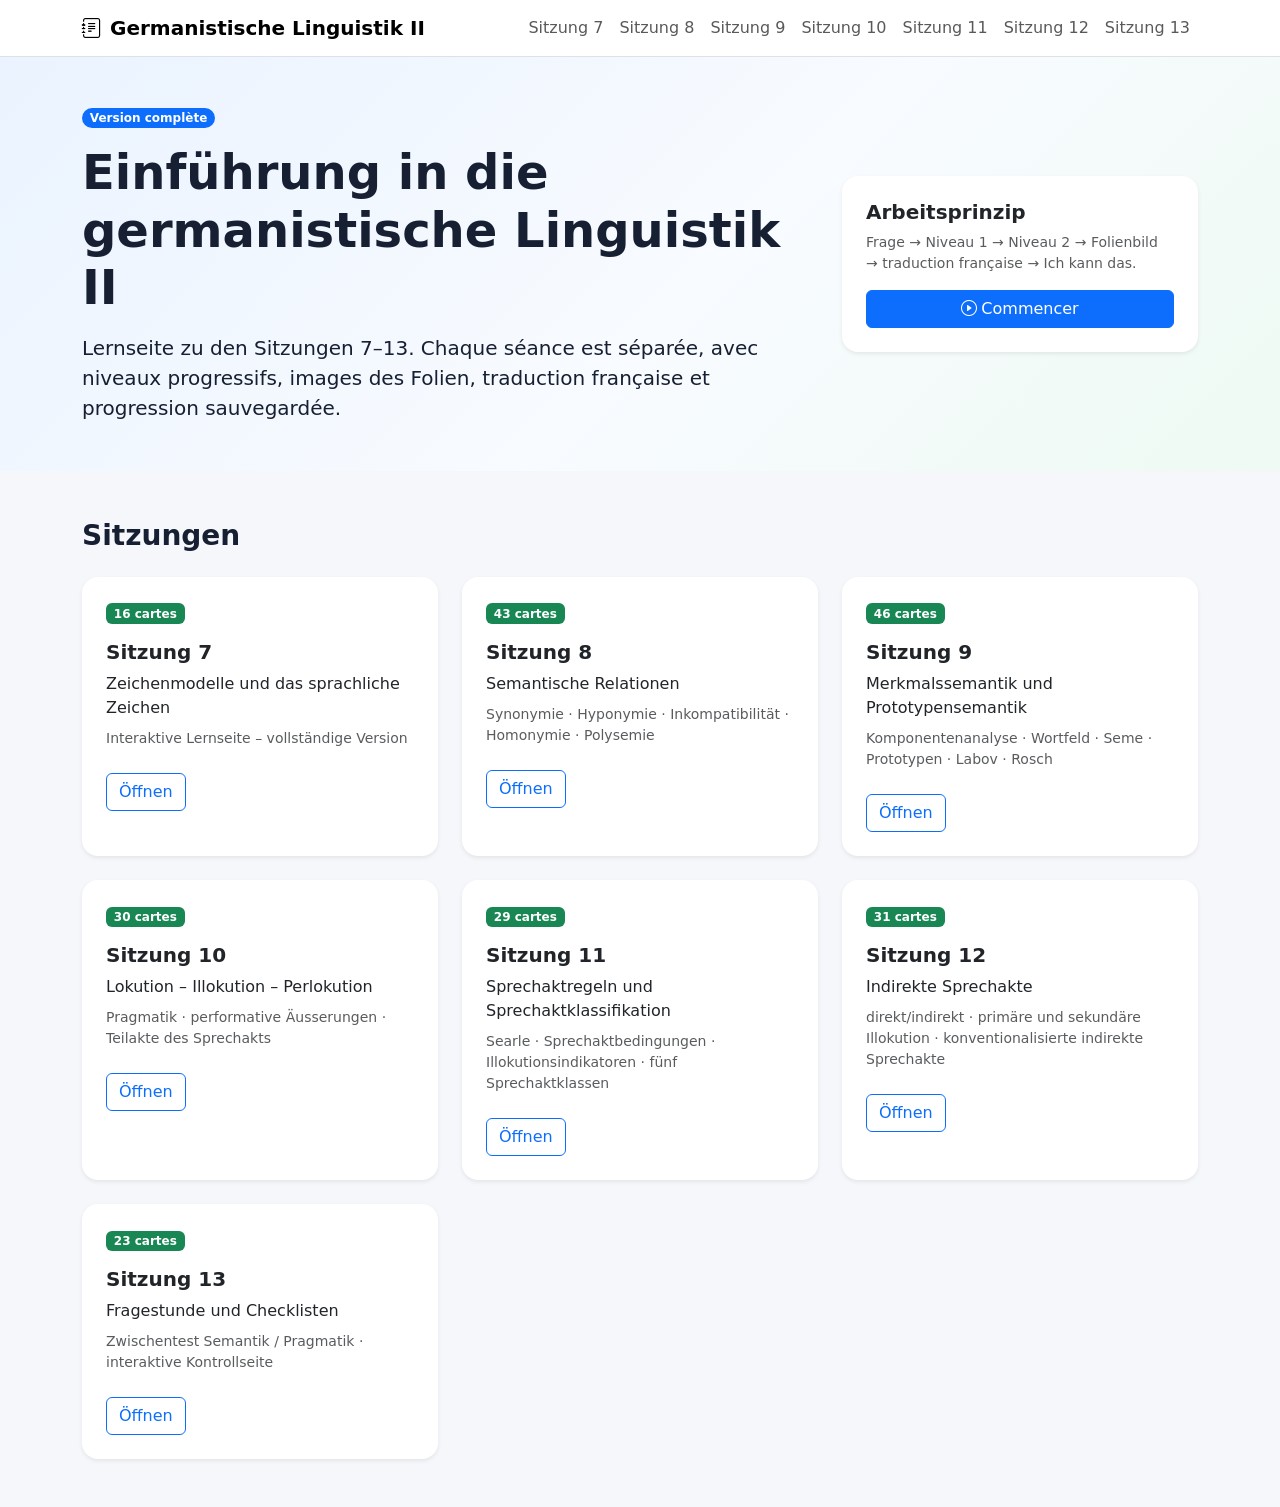
==== index.html @ 60686733 "website" ====
<!doctype html><html lang="de"><head><meta charset="utf-8"><meta name="viewport" content="width=device-width, initial-scale=1"><title>Einführung in die germanistische Linguistik II – Lernseite</title><link href="https://cdn.jsdelivr.net/npm/bootstrap@5.3.3/dist/css/bootstrap.min.css" rel="stylesheet"><link href="https://cdn.jsdelivr.net/npm/bootstrap-icons@1.11.3/font/bootstrap-icons.css" rel="stylesheet"><link href="css/style.css" rel="stylesheet"></head><body><nav class="navbar navbar-expand-lg navbar-light bg-white border-bottom sticky-top"><div class="container"><a class="navbar-brand fw-bold" href="index.html"><i class="bi bi-journal-text me-2"></i>Germanistische Linguistik II</a><button class="navbar-toggler" type="button" data-bs-toggle="collapse" data-bs-target="#nav"><span class="navbar-toggler-icon"></span></button><div class="collapse navbar-collapse" id="nav"><ul class="navbar-nav ms-auto"><li class="nav-item"><a class="nav-link" href="sitzung7.html">Sitzung 7</a></li><li class="nav-item"><a class="nav-link" href="sitzung8.html">Sitzung 8</a></li><li class="nav-item"><a class="nav-link" href="sitzung9.html">Sitzung 9</a></li><li class="nav-item"><a class="nav-link" href="sitzung10.html">Sitzung 10</a></li><li class="nav-item"><a class="nav-link" href="sitzung11.html">Sitzung 11</a></li><li class="nav-item"><a class="nav-link" href="sitzung12.html">Sitzung 12</a></li><li class="nav-item"><a class="nav-link" href="sitzung13.html">Sitzung 13</a></li></ul></div></div></nav><header class="hero"><div class="container py-5"><div class="row align-items-center g-4"><div class="col-lg-8"><span class="badge rounded-pill text-bg-primary mb-3">Version complète</span><h1 class="display-5 fw-bold mb-3">Einführung in die germanistische Linguistik II</h1><p class="lead mb-0">Lernseite zu den Sitzungen 7–13. Chaque séance est séparée, avec niveaux progressifs, images des Folien, traduction française et progression sauvegardée.</p></div><div class="col-lg-4"><div class="card shadow-sm border-0 rounded-4"><div class="card-body p-4"><h2 class="h5 fw-bold">Arbeitsprinzip</h2><p class="small text-muted mb-3">Frage → Niveau 1 → Niveau 2 → Folienbild → traduction française → Ich kann das.</p><a href="sitzung7.html" class="btn btn-primary w-100"><i class="bi bi-play-circle me-1"></i>Commencer</a></div></div></div></div></div></header><main class="container py-5"><h2 class="h3 fw-bold mb-4">Sitzungen</h2><div class="row g-4"><div class="col-md-6 col-xl-4"><div class="card h-100 rounded-4 shadow-sm border-0 session-card active-session"><div class="card-body p-4"><span class="badge text-bg-success mb-3">16 cartes</span><h3 class="h5 fw-bold">Sitzung 7</h3><p class="mb-2">Zeichenmodelle und das sprachliche Zeichen</p><div class="small text-muted mb-4">Interaktive Lernseite – vollständige Version</div><a href="sitzung7.html" class="btn btn-outline-primary">Öffnen</a></div></div></div><div class="col-md-6 col-xl-4"><div class="card h-100 rounded-4 shadow-sm border-0 session-card active-session"><div class="card-body p-4"><span class="badge text-bg-success mb-3">43 cartes</span><h3 class="h5 fw-bold">Sitzung 8</h3><p class="mb-2">Semantische Relationen</p><div class="small text-muted mb-4">Synonymie · Hyponymie · Inkompatibilität · Homonymie · Polysemie</div><a href="sitzung8.html" class="btn btn-outline-primary">Öffnen</a></div></div></div><div class="col-md-6 col-xl-4"><div class="card h-100 rounded-4 shadow-sm border-0 session-card active-session"><div class="card-body p-4"><span class="badge text-bg-success mb-3">46 cartes</span><h3 class="h5 fw-bold">Sitzung 9</h3><p class="mb-2">Merkmalssemantik und Prototypensemantik</p><div class="small text-muted mb-4">Komponentenanalyse · Wortfeld · Seme · Prototypen · Labov · Rosch</div><a href="sitzung9.html" class="btn btn-outline-primary">Öffnen</a></div></div></div><div class="col-md-6 col-xl-4"><div class="card h-100 rounded-4 shadow-sm border-0 session-card active-session"><div class="card-body p-4"><span class="badge text-bg-success mb-3">30 cartes</span><h3 class="h5 fw-bold">Sitzung 10</h3><p class="mb-2">Lokution – Illokution – Perlokution</p><div class="small text-muted mb-4">Pragmatik · performative Äusserungen · Teilakte des Sprechakts</div><a href="sitzung10.html" class="btn btn-outline-primary">Öffnen</a></div></div></div><div class="col-md-6 col-xl-4"><div class="card h-100 rounded-4 shadow-sm border-0 session-card active-session"><div class="card-body p-4"><span class="badge text-bg-success mb-3">29 cartes</span><h3 class="h5 fw-bold">Sitzung 11</h3><p class="mb-2">Sprechaktregeln und Sprechaktklassifikation</p><div class="small text-muted mb-4">Searle · Sprechaktbedingungen · Illokutionsindikatoren · fünf Sprechaktklassen</div><a href="sitzung11.html" class="btn btn-outline-primary">Öffnen</a></div></div></div><div class="col-md-6 col-xl-4"><div class="card h-100 rounded-4 shadow-sm border-0 session-card active-session"><div class="card-body p-4"><span class="badge text-bg-success mb-3">31 cartes</span><h3 class="h5 fw-bold">Sitzung 12</h3><p class="mb-2">Indirekte Sprechakte</p><div class="small text-muted mb-4">direkt/indirekt · primäre und sekundäre Illokution · konventionalisierte indirekte Sprechakte</div><a href="sitzung12.html" class="btn btn-outline-primary">Öffnen</a></div></div></div><div class="col-md-6 col-xl-4"><div class="card h-100 rounded-4 shadow-sm border-0 session-card active-session"><div class="card-body p-4"><span class="badge text-bg-success mb-3">23 cartes</span><h3 class="h5 fw-bold">Sitzung 13</h3><p class="mb-2">Fragestunde und Checklisten</p><div class="small text-muted mb-4">Zwischentest Semantik / Pragmatik · interaktive Kontrollseite</div><a href="sitzung13.html" class="btn btn-outline-primary">Öffnen</a></div></div></div></div></main><script src="https://cdn.jsdelivr.net/npm/bootstrap@5.3.3/dist/js/bootstrap.bundle.min.js"></script></body></html>
---- css/style.css ----
:root{
  --soft-bg:#f5f7fb;
  --soft-blue:#eef5ff;
  --soft-green:#eefaf3;
  --soft-yellow:#fff8df;
  --ink:#172033;
  --muted:#667085;
  --border:#e5e8ef;
}
html{scroll-behavior:smooth;}
body{background:var(--soft-bg); color:var(--ink);}
.navbar{backdrop-filter: blur(12px);}
.hero{background:linear-gradient(135deg,#eaf3ff 0%,#f8fbff 55%,#eefaf3 100%);}
.session-hero{background:linear-gradient(135deg,#eaf3ff 0%,#fff 55%,#f3fff7 100%);}
.card{border:1px solid var(--border);}
.session-card{transition:transform .2s ease, box-shadow .2s ease;}
.session-card:hover{transform:translateY(-3px); box-shadow:0 1rem 2rem rgba(16,24,40,.08)!important;}
.muted-session{opacity:.78;}
.learning-card{overflow:hidden; margin-bottom:1.25rem; scroll-margin-top:6rem;}
.card-number{width:2.25rem;height:2.25rem;border-radius:999px;background:var(--soft-blue);display:inline-flex;align-items:center;justify-content:center;font-weight:700;color:#0d6efd;}
.question-box{background:#fff;border:1px solid var(--border);border-radius:1rem;padding:1rem;}
.level-box{border-radius:1rem;padding:1rem;margin-top:1rem;border:1px solid var(--border);}
.level-1{background:var(--soft-blue);}
.level-2{background:var(--soft-green);}
.level-examples{background:var(--soft-yellow);}
.level-slides{background:#fff;}
.level-title{font-size:.92rem;text-transform:uppercase;letter-spacing:.04em;color:var(--muted);font-weight:800;margin-bottom:.75rem;}
.content-list{margin-bottom:0;}
.content-list li{margin-bottom:.35rem;}
.badge-check{background:#f2f4f7;color:#344054;border:1px solid #eaecf0;}
.badge-prep{background:#ecfdf3;color:#027a48;border:1px solid #abefc6;}
.badge-slide{background:#eff8ff;color:#175cd3;border:1px solid #b2ddff;}
.action-row .btn{border-radius:999px;}
.flash-grid{display:grid;grid-template-columns:repeat(auto-fit,minmax(220px,1fr));gap:.75rem;}
.flash-card{background:#fff;border:1px solid var(--border);border-radius:1rem;padding:.85rem;min-height:105px;}
.flash-card .term{font-weight:800;}
.flash-card .definition{color:var(--muted);font-size:.95rem;display:none;margin-top:.5rem;}
.flash-card.revealed .definition{display:block;}
.flash-card .answer-term{display:none;font-weight:800;margin-top:.5rem;}
.flash-card.revealed .answer-term{display:block;}
.slide-grid{display:grid;grid-template-columns:repeat(auto-fit,minmax(260px,1fr));gap:1rem;}
.slide-img{width:100%;height:auto;border-radius:.75rem;border:1px solid var(--border);background:#fff;box-shadow:0 .5rem 1.5rem rgba(16,24,40,.08);}
.toc-list a,.offcanvas .list-group-item{border:0;border-radius:.75rem;margin-bottom:.2rem;color:#344054;text-decoration:none;}
.toc-list a:hover,.offcanvas .list-group-item:hover{background:#f2f4f7;color:#0d6efd;}
.sticky-xl-top{z-index:1;}
.toolbar{position:relative;z-index:2;}
.check-toggle{cursor:pointer;}
.form-check-input:checked{background-color:#198754;border-color:#198754;}
.small-muted{font-size:.86rem;color:var(--muted);}
.source-line{border-top:1px solid var(--border);font-size:.82rem;color:var(--muted);}
@media (max-width: 768px){
  .display-6{font-size:2rem;}
  .question-box{padding:.85rem;}
  .action-row .btn{width:100%;}
  .toolbar .btn{width:100%;}
}

/* Corrections prototype v2 */
.info-card{background:linear-gradient(135deg,#ffffff 0%,#f8fbff 100%);}
.meta-grid{display:grid;grid-template-columns:repeat(auto-fit,minmax(180px,1fr));gap:.5rem;font-size:.86rem;color:#344054;}
.meta-grid>div{background:#f8fafc;border:1px solid var(--border);border-radius:.75rem;padding:.55rem .7rem;}
.meta-label{display:block;font-size:.72rem;text-transform:uppercase;letter-spacing:.04em;font-weight:800;color:var(--muted);margin-bottom:.15rem;}
#frenchText{white-space:pre-line;line-height:1.55;}
.modal-body{max-height:70vh;overflow:auto;}
.slide-img{aspect-ratio: 16 / 9; object-fit: contain;}

/* Complete version additions */
.learning-card .h4{font-size:1.15rem;}
.content-list li{word-break:normal;}
.slide-grid{grid-template-columns:repeat(auto-fit,minmax(320px,1fr));}
@media (min-width: 1200px){.slide-grid{grid-template-columns:repeat(auto-fit,minmax(420px,1fr));}}
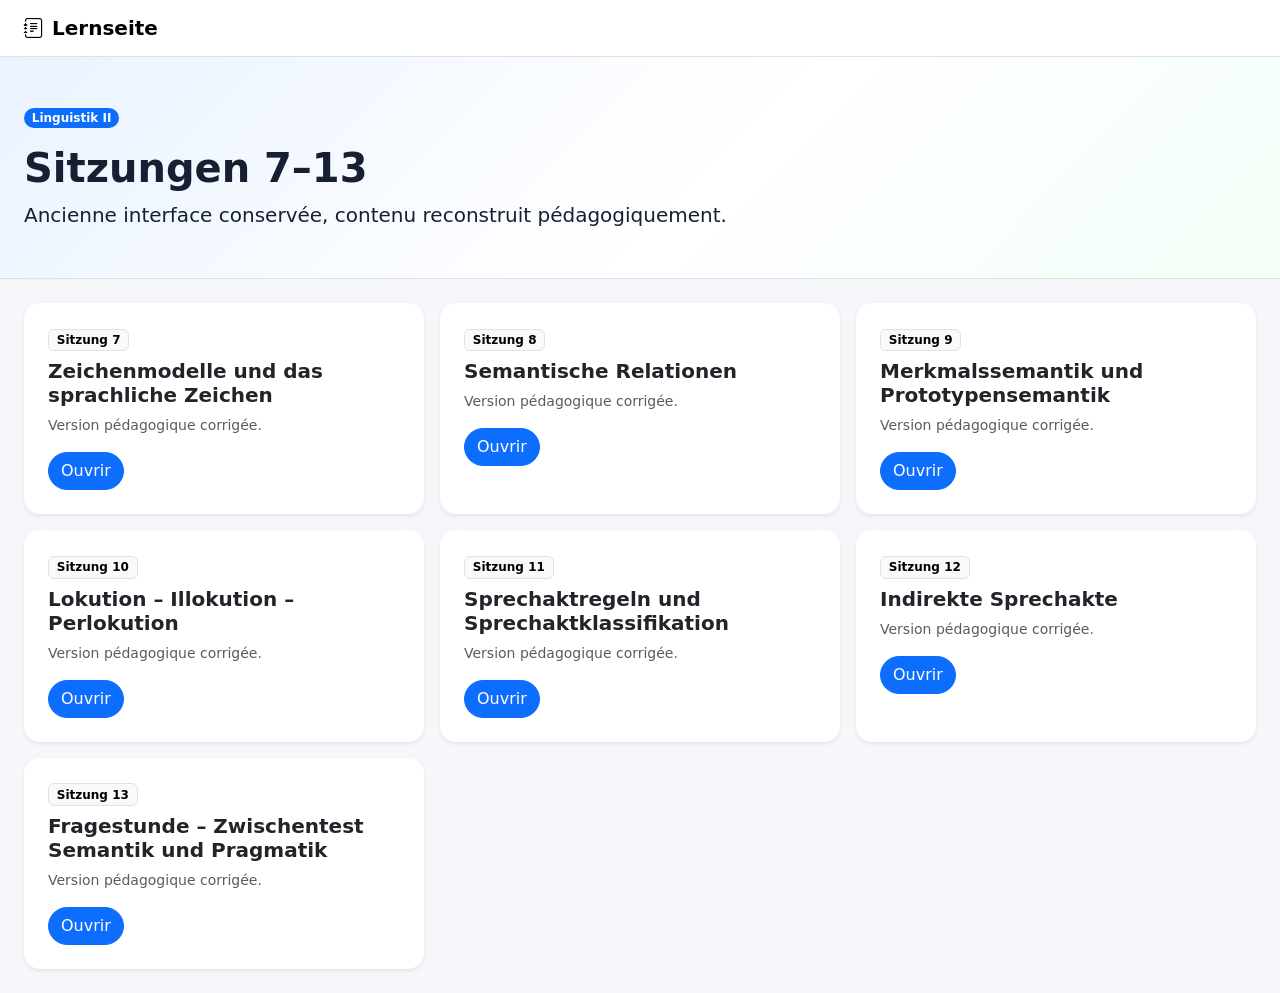
==== commit 66a35ce5: "new" ====
--- a/index.html
+++ b/index.html
@@ -1 +1,4 @@
-<!doctype html><html lang="de"><head><meta charset="utf-8"><meta name="viewport" content="width=device-width, initial-scale=1"><title>Einführung in die germanistische Linguistik II – Lernseite</title><link href="https://cdn.jsdelivr.net/npm/bootstrap@5.3.3/dist/css/bootstrap.min.css" rel="stylesheet"><link href="https://cdn.jsdelivr.net/npm/bootstrap-icons@1.11.3/font/bootstrap-icons.css" rel="stylesheet"><link href="css/style.css" rel="stylesheet"></head><body><nav class="navbar navbar-expand-lg navbar-light bg-white border-bottom sticky-top"><div class="container"><a class="navbar-brand fw-bold" href="index.html"><i class="bi bi-journal-text me-2"></i>Germanistische Linguistik II</a><button class="navbar-toggler" type="button" data-bs-toggle="collapse" data-bs-target="#nav"><span class="navbar-toggler-icon"></span></button><div class="collapse navbar-collapse" id="nav"><ul class="navbar-nav ms-auto"><li class="nav-item"><a class="nav-link" href="sitzung7.html">Sitzung 7</a></li><li class="nav-item"><a class="nav-link" href="sitzung8.html">Sitzung 8</a></li><li class="nav-item"><a class="nav-link" href="sitzung9.html">Sitzung 9</a></li><li class="nav-item"><a class="nav-link" href="sitzung10.html">Sitzung 10</a></li><li class="nav-item"><a class="nav-link" href="sitzung11.html">Sitzung 11</a></li><li class="nav-item"><a class="nav-link" href="sitzung12.html">Sitzung 12</a></li><li class="nav-item"><a class="nav-link" href="sitzung13.html">Sitzung 13</a></li></ul></div></div></nav><header class="hero"><div class="container py-5"><div class="row align-items-center g-4"><div class="col-lg-8"><span class="badge rounded-pill text-bg-primary mb-3">Version complète</span><h1 class="display-5 fw-bold mb-3">Einführung in die germanistische Linguistik II</h1><p class="lead mb-0">Lernseite zu den Sitzungen 7–13. Chaque séance est séparée, avec niveaux progressifs, images des Folien, traduction française et progression sauvegardée.</p></div><div class="col-lg-4"><div class="card shadow-sm border-0 rounded-4"><div class="card-body p-4"><h2 class="h5 fw-bold">Arbeitsprinzip</h2><p class="small text-muted mb-3">Frage → Niveau 1 → Niveau 2 → Folienbild → traduction française → Ich kann das.</p><a href="sitzung7.html" class="btn btn-primary w-100"><i class="bi bi-play-circle me-1"></i>Commencer</a></div></div></div></div></div></header><main class="container py-5"><h2 class="h3 fw-bold mb-4">Sitzungen</h2><div class="row g-4"><div class="col-md-6 col-xl-4"><div class="card h-100 rounded-4 shadow-sm border-0 session-card active-session"><div class="card-body p-4"><span class="badge text-bg-success mb-3">16 cartes</span><h3 class="h5 fw-bold">Sitzung 7</h3><p class="mb-2">Zeichenmodelle und das sprachliche Zeichen</p><div class="small text-muted mb-4">Interaktive Lernseite – vollständige Version</div><a href="sitzung7.html" class="btn btn-outline-primary">Öffnen</a></div></div></div><div class="col-md-6 col-xl-4"><div class="card h-100 rounded-4 shadow-sm border-0 session-card active-session"><div class="card-body p-4"><span class="badge text-bg-success mb-3">43 cartes</span><h3 class="h5 fw-bold">Sitzung 8</h3><p class="mb-2">Semantische Relationen</p><div class="small text-muted mb-4">Synonymie · Hyponymie · Inkompatibilität · Homonymie · Polysemie</div><a href="sitzung8.html" class="btn btn-outline-primary">Öffnen</a></div></div></div><div class="col-md-6 col-xl-4"><div class="card h-100 rounded-4 shadow-sm border-0 session-card active-session"><div class="card-body p-4"><span class="badge text-bg-success mb-3">46 cartes</span><h3 class="h5 fw-bold">Sitzung 9</h3><p class="mb-2">Merkmalssemantik und Prototypensemantik</p><div class="small text-muted mb-4">Komponentenanalyse · Wortfeld · Seme · Prototypen · Labov · Rosch</div><a href="sitzung9.html" class="btn btn-outline-primary">Öffnen</a></div></div></div><div class="col-md-6 col-xl-4"><div class="card h-100 rounded-4 shadow-sm border-0 session-card active-session"><div class="card-body p-4"><span class="badge text-bg-success mb-3">30 cartes</span><h3 class="h5 fw-bold">Sitzung 10</h3><p class="mb-2">Lokution – Illokution – Perlokution</p><div class="small text-muted mb-4">Pragmatik · performative Äusserungen · Teilakte des Sprechakts</div><a href="sitzung10.html" class="btn btn-outline-primary">Öffnen</a></div></div></div><div class="col-md-6 col-xl-4"><div class="card h-100 rounded-4 shadow-sm border-0 session-card active-session"><div class="card-body p-4"><span class="badge text-bg-success mb-3">29 cartes</span><h3 class="h5 fw-bold">Sitzung 11</h3><p class="mb-2">Sprechaktregeln und Sprechaktklassifikation</p><div class="small text-muted mb-4">Searle · Sprechaktbedingungen · Illokutionsindikatoren · fünf Sprechaktklassen</div><a href="sitzung11.html" class="btn btn-outline-primary">Öffnen</a></div></div></div><div class="col-md-6 col-xl-4"><div class="card h-100 rounded-4 shadow-sm border-0 session-card active-session"><div class="card-body p-4"><span class="badge text-bg-success mb-3">31 cartes</span><h3 class="h5 fw-bold">Sitzung 12</h3><p class="mb-2">Indirekte Sprechakte</p><div class="small text-muted mb-4">direkt/indirekt · primäre und sekundäre Illokution · konventionalisierte indirekte Sprechakte</div><a href="sitzung12.html" class="btn btn-outline-primary">Öffnen</a></div></div></div><div class="col-md-6 col-xl-4"><div class="card h-100 rounded-4 shadow-sm border-0 session-card active-session"><div class="card-body p-4"><span class="badge text-bg-success mb-3">23 cartes</span><h3 class="h5 fw-bold">Sitzung 13</h3><p class="mb-2">Fragestunde und Checklisten</p><div class="small text-muted mb-4">Zwischentest Semantik / Pragmatik · interaktive Kontrollseite</div><a href="sitzung13.html" class="btn btn-outline-primary">Öffnen</a></div></div></div></div></main><script src="https://cdn.jsdelivr.net/npm/bootstrap@5.3.3/dist/js/bootstrap.bundle.min.js"></script></body></html>+<!doctype html>
+<html lang="fr"><head><meta charset="utf-8"><meta name="viewport" content="width=device-width, initial-scale=1"><title>Lernseite – Linguistik II</title><link href="https://cdn.jsdelivr.net/npm/bootstrap@5.3.3/dist/css/bootstrap.min.css" rel="stylesheet"><link href="https://cdn.jsdelivr.net/npm/bootstrap-icons@1.11.3/font/bootstrap-icons.css" rel="stylesheet"><link href="css/style.css" rel="stylesheet"></head>
+<body><nav class="navbar navbar-expand-lg navbar-light bg-white border-bottom sticky-top"><div class="container-fluid px-lg-4"><a class="navbar-brand fw-bold" href="index.html"><i class="bi bi-journal-text me-2"></i>Lernseite</a></div></nav><header class="session-hero border-bottom"><div class="container-fluid px-lg-4 py-4 py-lg-5"><span class="badge rounded-pill text-bg-primary mb-3">Linguistik II</span><h1 class="display-6 fw-bold mb-2">Sitzungen 7–13</h1><p class="lead mb-0">Ancienne interface conservée, contenu reconstruit pédagogiquement.</p></div></header><main class="container-fluid px-lg-4 py-4"><div class="row g-3">
+<div class="col-md-6 col-xl-4"><div class="card rounded-4 border-0 shadow-sm h-100"><div class="card-body p-4"><span class="badge text-bg-light border mb-2">Sitzung 7</span><h2 class="h5 fw-bold">Zeichenmodelle und das sprachliche Zeichen</h2><p class="text-muted small">Version pédagogique corrigée.</p><a class="btn btn-primary rounded-pill" href="sitzung7.html">Ouvrir</a></div></div></div><div class="col-md-6 col-xl-4"><div class="card rounded-4 border-0 shadow-sm h-100"><div class="card-body p-4"><span class="badge text-bg-light border mb-2">Sitzung 8</span><h2 class="h5 fw-bold">Semantische Relationen</h2><p class="text-muted small">Version pédagogique corrigée.</p><a class="btn btn-primary rounded-pill" href="sitzung8.html">Ouvrir</a></div></div></div><div class="col-md-6 col-xl-4"><div class="card rounded-4 border-0 shadow-sm h-100"><div class="card-body p-4"><span class="badge text-bg-light border mb-2">Sitzung 9</span><h2 class="h5 fw-bold">Merkmalssemantik und Prototypensemantik</h2><p class="text-muted small">Version pédagogique corrigée.</p><a class="btn btn-primary rounded-pill" href="sitzung9.html">Ouvrir</a></div></div></div><div class="col-md-6 col-xl-4"><div class="card rounded-4 border-0 shadow-sm h-100"><div class="card-body p-4"><span class="badge text-bg-light border mb-2">Sitzung 10</span><h2 class="h5 fw-bold">Lokution – Illokution – Perlokution</h2><p class="text-muted small">Version pédagogique corrigée.</p><a class="btn btn-primary rounded-pill" href="sitzung10.html">Ouvrir</a></div></div></div><div class="col-md-6 col-xl-4"><div class="card rounded-4 border-0 shadow-sm h-100"><div class="card-body p-4"><span class="badge text-bg-light border mb-2">Sitzung 11</span><h2 class="h5 fw-bold">Sprechaktregeln und Sprechaktklassifikation</h2><p class="text-muted small">Version pédagogique corrigée.</p><a class="btn btn-primary rounded-pill" href="sitzung11.html">Ouvrir</a></div></div></div><div class="col-md-6 col-xl-4"><div class="card rounded-4 border-0 shadow-sm h-100"><div class="card-body p-4"><span class="badge text-bg-light border mb-2">Sitzung 12</span><h2 class="h5 fw-bold">Indirekte Sprechakte</h2><p class="text-muted small">Version pédagogique corrigée.</p><a class="btn btn-primary rounded-pill" href="sitzung12.html">Ouvrir</a></div></div></div><div class="col-md-6 col-xl-4"><div class="card rounded-4 border-0 shadow-sm h-100"><div class="card-body p-4"><span class="badge text-bg-light border mb-2">Sitzung 13</span><h2 class="h5 fw-bold">Fragestunde – Zwischentest Semantik und Pragmatik</h2><p class="text-muted small">Version pédagogique corrigée.</p><a class="btn btn-primary rounded-pill" href="sitzung13.html">Ouvrir</a></div></div></div></div></main><script src="https://cdn.jsdelivr.net/npm/bootstrap@5.3.3/dist/js/bootstrap.bundle.min.js"></script></body></html>
